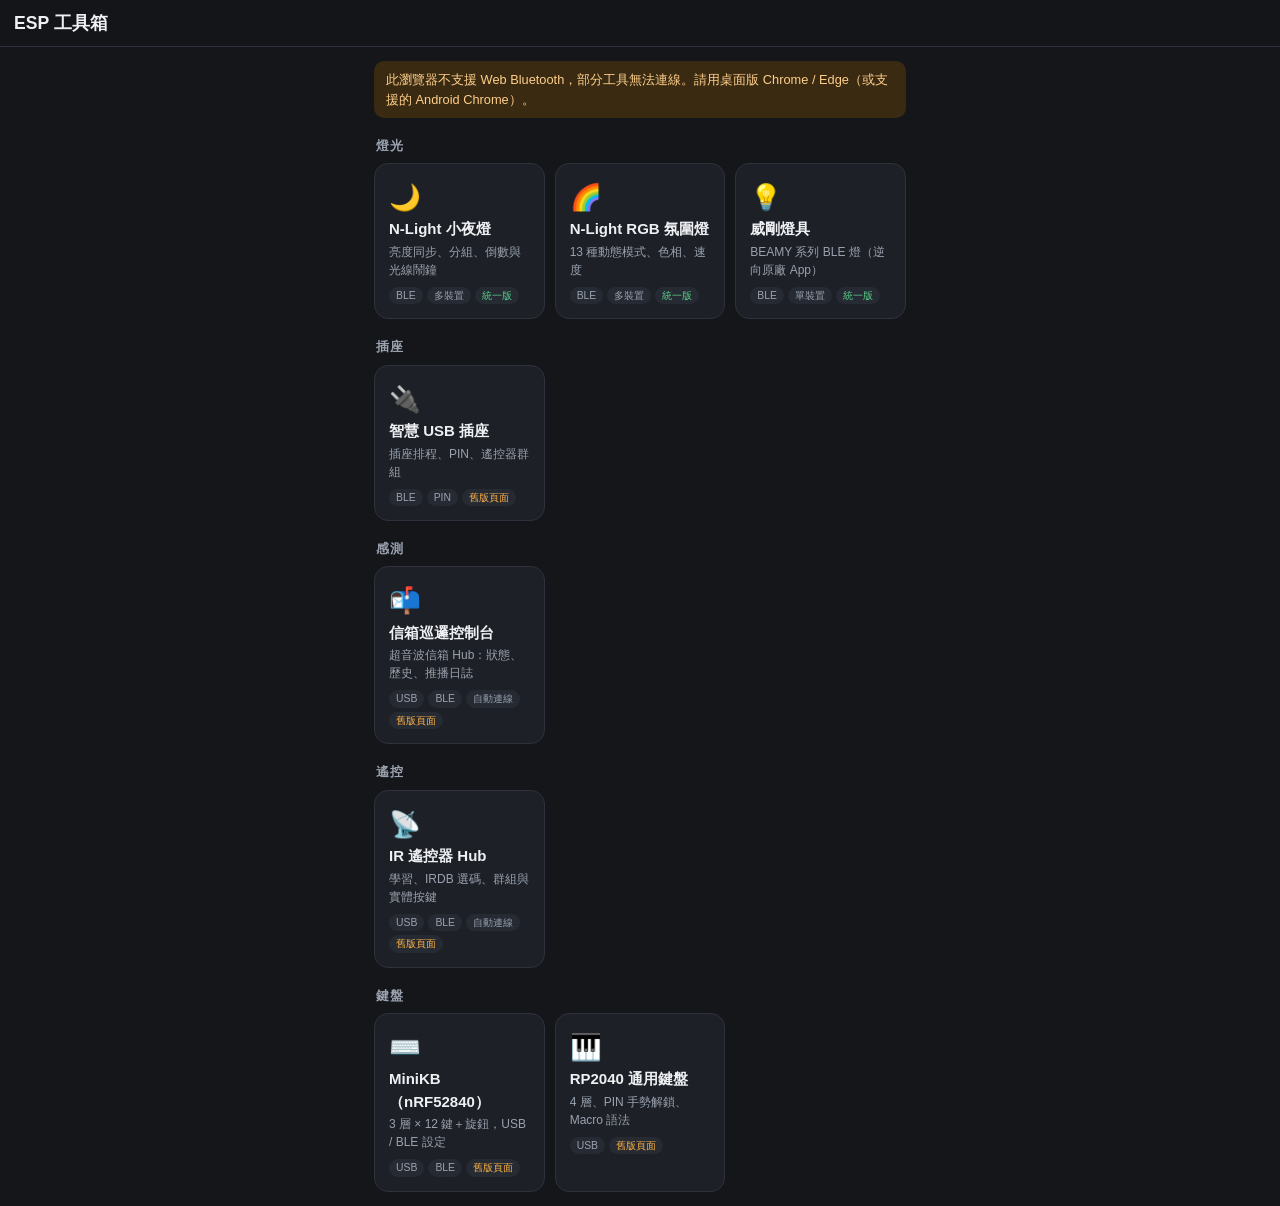
==== index.html @ c1579e39 "Add files via upload" ====
<!doctype html>
<html lang="zh-Hant"><head><meta charset="utf-8">
<meta name="viewport" content="width=device-width,initial-scale=1,viewport-fit=cover">
<meta name="theme-color" content="#14161a"><title>ESP 工具箱</title>
<link rel="manifest" href="manifest.webmanifest"><link rel="icon" href="icon.svg">
<link rel="apple-touch-icon" href="icon-192.png"><link rel="stylesheet" href="css/app.css"></head>
<body>
<header class="top"><button id="back" class="ib" hidden aria-label="返回">‹</button><h1 id="title">ESP 工具箱</h1><button id="install" class="ib wide" hidden>安裝 App</button></header>
<main id="app"></main><div id="toast"></div>
<script type="module" src="js/app.js"></script></body></html>
---- css/app.css ----
:root{--bg:#14161a;--panel:#1d2026;--p2:#262b33;--text:#eef0f3;--sub:#9aa2af;--acc:#ffb347;--blue:#5ec8ff;--ok:#59d18d;--err:#ff6161;--bd:#2d323c;color-scheme:dark}
*{box-sizing:border-box}
body{margin:0;background:var(--bg);color:var(--text);font:15px/1.5 -apple-system,BlinkMacSystemFont,"Segoe UI",Roboto,"PingFang TC","Noto Sans TC",sans-serif}
.top{position:sticky;top:0;z-index:5;display:flex;align-items:center;gap:8px;padding:calc(10px + env(safe-area-inset-top)) 14px 10px;background:rgba(20,22,26,.92);backdrop-filter:blur(8px);border-bottom:1px solid var(--bd)}
.top h1{flex:1;font-size:1.1rem;margin:0}
.ib{border:1px solid var(--bd);background:var(--p2);color:var(--text);border-radius:10px;width:36px;height:36px;font-size:1.3rem;cursor:pointer}
.ib.wide{width:auto;padding:0 12px;font-size:.85rem}
main{max-width:560px;margin:0 auto;padding:14px}
h2{font-size:.8rem;letter-spacing:.06em;color:var(--sub);margin:18px 2px 8px}
h3{font-size:.95rem;margin:0 0 10px;color:var(--acc)}
.grid{display:grid;grid-template-columns:repeat(auto-fill,minmax(150px,1fr));gap:10px}
.tile{display:flex;flex-direction:column;gap:2px;padding:14px;background:var(--panel);border:1px solid var(--bd);border-radius:14px;color:inherit;text-decoration:none}
.tile:active{background:var(--p2)}.tile .ic{font-size:1.6rem}.tile small{color:var(--sub);font-size:.75rem}
.tags{display:flex;gap:4px;flex-wrap:wrap;margin-top:6px}
.tag{font-size:.65rem;padding:1px 7px;border-radius:9px;background:var(--p2);color:var(--sub)}.tag.ok{color:var(--ok)}.tag.old{color:var(--acc)}
.card{background:var(--panel);border:1px solid var(--bd);border-radius:14px;padding:14px;margin-bottom:12px}
.row{display:flex;gap:8px;align-items:center;margin-top:8px}.row:first-child{margin-top:0}.row.wrap{flex-wrap:wrap}.row.c{justify-content:center}
.btn{flex:1 1 auto;min-width:72px;border:1px solid var(--bd);background:var(--p2);color:var(--text);padding:11px 10px;border-radius:10px;font-size:.9rem;cursor:pointer}
.btn:active{transform:scale(.97)}.btn.sm{flex:0 0 auto;min-width:0;padding:6px 10px;font-size:.8rem}.btn.wide{flex:1 1 100%}
.btn.pri{background:var(--acc);border-color:var(--acc);color:#20140a;font-weight:600}.btn.dan{background:#5a2a2a;border-color:#7a3a3a}
.btn.pwr{background:#2f6b45;border-color:#2f6b45}.btn.pwr.off{background:var(--p2);color:var(--sub)}.btn:disabled{opacity:.4}
input[type=text],input[type=number],input[type=password],select{background:var(--p2);border:1px solid var(--bd);color:var(--text);border-radius:8px;padding:8px 10px;font-size:.9rem;min-width:0}
input[type=text]{flex:1}input[type=number]{width:70px;text-align:center}
input[type=range]{width:100%;accent-color:var(--acc);margin:8px 0}
label.f{display:flex;justify-content:space-between;color:var(--sub);font-size:.85rem}
.tabs{display:flex;gap:6px;margin-bottom:12px}.tabs button{flex:1;padding:9px;border:1px solid var(--bd);background:var(--panel);color:var(--sub);border-radius:10px;cursor:pointer}
.tabs button.on{color:#20140a;background:var(--acc);border-color:var(--acc);font-weight:600}
.status{display:flex;gap:8px;align-items:center;color:var(--sub);font-size:.85rem;margin-top:10px}
.dot{width:9px;height:9px;border-radius:50%;background:#555}.dot.on{background:var(--ok);box-shadow:0 0 6px var(--ok)}.dot.err{background:var(--err)}
.dev{padding:10px 0;border-bottom:1px solid var(--bd)}.dev:last-child{border:0}.dev label{display:flex;gap:8px;align-items:center}
.val{flex:1;text-align:right;color:var(--sub);font-size:.8rem}.empty{color:var(--sub);text-align:center;padding:8px}
.badge{font-size:.65rem;font-weight:700;padding:1px 7px;border-radius:9px;margin-left:4px;color:#111}.badge.m{background:var(--acc)}.badge.s{background:var(--blue)}.badge.p{background:var(--ok)}.badge.u{background:#666;color:#ddd}
.note{border-radius:10px;padding:9px 12px;font-size:.8rem;margin-bottom:10px;background:#2a2f38;color:var(--sub)}.note.warn{background:#3a2a12;color:#ffcf8a}
.cd{text-align:center;font:600 1.2rem ui-monospace,Menlo,monospace;color:var(--ok);margin-top:8px}
.dotc{width:20px;height:20px;border-radius:50%;border:2px solid #fff;flex:none}
.sw{display:grid;grid-template-columns:repeat(5,1fr);gap:8px;margin-top:8px}.sw button{aspect-ratio:1;border-radius:50%;border:2px solid #444;cursor:pointer}
#log{background:#0e1013;border:1px solid var(--bd);border-radius:10px;padding:8px;height:110px;overflow:auto;font:.72rem ui-monospace,Menlo,monospace;color:#8fe08f;white-space:pre-wrap}
ul{margin:0;padding-left:1.2em}li{margin:4px 0;font-size:.88rem}code{background:var(--p2);padding:1px 5px;border-radius:5px;font-size:.8rem;word-break:break-all}
iframe.legacy{width:100%;height:calc(100dvh - 170px);min-height:520px;border:1px solid var(--bd);border-radius:12px;background:#fff}
#toast{position:fixed;left:50%;bottom:calc(24px + env(safe-area-inset-bottom));transform:translate(-50%,20px);max-width:90%;background:#000c;border:1px solid var(--bd);padding:10px 16px;border-radius:12px;opacity:0;pointer-events:none;transition:.2s;z-index:9}
#toast.show{opacity:1;transform:translate(-50%,0)}
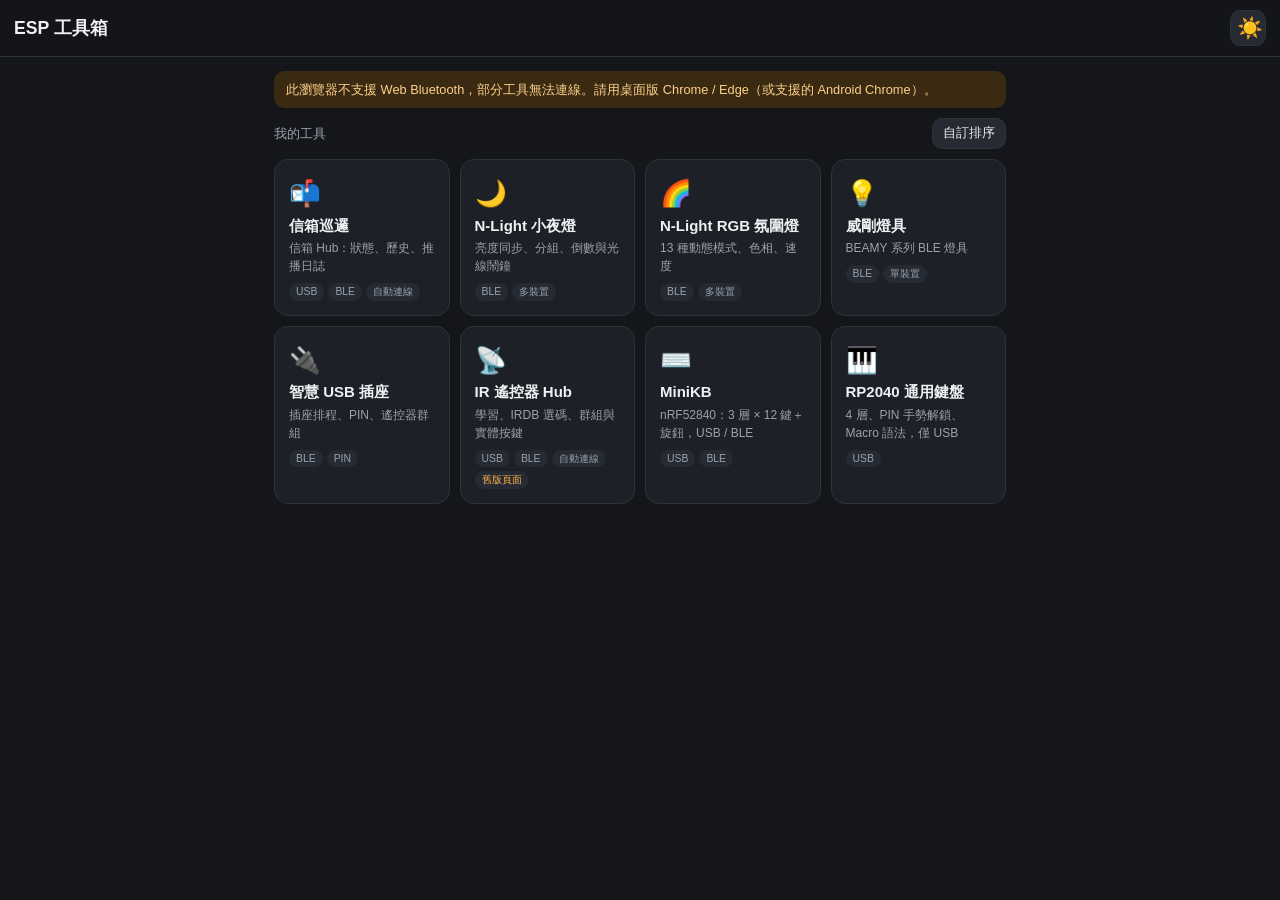
==== commit 922de757: "Add files via upload" ====
--- a/index.html
+++ b/index.html
@@ -5,6 +5,6 @@
 <link rel="manifest" href="manifest.webmanifest"><link rel="icon" href="icon.svg">
 <link rel="apple-touch-icon" href="icon-192.png"><link rel="stylesheet" href="css/app.css"></head>
 <body>
-<header class="top"><button id="back" class="ib" hidden aria-label="返回">‹</button><h1 id="title">ESP 工具箱</h1><button id="install" class="ib wide" hidden>安裝 App</button></header>
+<header class="top"><button id="back" class="ib" hidden aria-label="返回">‹</button><h1 id="title">ESP 工具箱</h1><button id="theme" class="ib" aria-label="切換亮暗模式">☀️</button><button id="install" class="ib wide" hidden>安裝 App</button></header>
 <main id="app"></main><div id="toast"></div>
 <script type="module" src="js/app.js"></script></body></html>
--- a/css/app.css
+++ b/css/app.css
@@ -1,7 +1,7 @@
-:root{--bg:#14161a;--panel:#1d2026;--p2:#262b33;--text:#eef0f3;--sub:#9aa2af;--acc:#ffb347;--blue:#5ec8ff;--ok:#59d18d;--err:#ff6161;--bd:#2d323c;color-scheme:dark}
+:root{--top:#14161ae6;--dan:#5a2a2a;--wbg:#3a2a12;--wfg:#ffcf8a;--bg:#14161a;--panel:#1d2026;--p2:#262b33;--text:#eef0f3;--sub:#9aa2af;--acc:#ffb347;--blue:#5ec8ff;--ok:#59d18d;--err:#ff6161;--bd:#2d323c;color-scheme:dark}
 *{box-sizing:border-box}
 body{margin:0;background:var(--bg);color:var(--text);font:15px/1.5 -apple-system,BlinkMacSystemFont,"Segoe UI",Roboto,"PingFang TC","Noto Sans TC",sans-serif}
-.top{position:sticky;top:0;z-index:5;display:flex;align-items:center;gap:8px;padding:calc(10px + env(safe-area-inset-top)) 14px 10px;background:rgba(20,22,26,.92);backdrop-filter:blur(8px);border-bottom:1px solid var(--bd)}
+.top{position:sticky;top:0;z-index:5;display:flex;align-items:center;gap:8px;padding:calc(10px + env(safe-area-inset-top)) 14px 10px;background:var(--top);backdrop-filter:blur(8px);border-bottom:1px solid var(--bd)}
 .top h1{flex:1;font-size:1.1rem;margin:0}
 .ib{border:1px solid var(--bd);background:var(--p2);color:var(--text);border-radius:10px;width:36px;height:36px;font-size:1.3rem;cursor:pointer}
 .ib.wide{width:auto;padding:0 12px;font-size:.85rem}
@@ -17,7 +17,7 @@
 .row{display:flex;gap:8px;align-items:center;margin-top:8px}.row:first-child{margin-top:0}.row.wrap{flex-wrap:wrap}.row.c{justify-content:center}
 .btn{flex:1 1 auto;min-width:72px;border:1px solid var(--bd);background:var(--p2);color:var(--text);padding:11px 10px;border-radius:10px;font-size:.9rem;cursor:pointer}
 .btn:active{transform:scale(.97)}.btn.sm{flex:0 0 auto;min-width:0;padding:6px 10px;font-size:.8rem}.btn.wide{flex:1 1 100%}
-.btn.pri{background:var(--acc);border-color:var(--acc);color:#20140a;font-weight:600}.btn.dan{background:#5a2a2a;border-color:#7a3a3a}
+.btn.pri{background:var(--acc);border-color:var(--acc);color:#20140a;font-weight:600}.btn.dan{background:var(--dan);border-color:var(--err)}
 .btn.pwr{background:#2f6b45;border-color:#2f6b45}.btn.pwr.off{background:var(--p2);color:var(--sub)}.btn:disabled{opacity:.4}
 input[type=text],input[type=number],input[type=password],select{background:var(--p2);border:1px solid var(--bd);color:var(--text);border-radius:8px;padding:8px 10px;font-size:.9rem;min-width:0}
 input[type=text]{flex:1}input[type=number]{width:70px;text-align:center}
@@ -30,7 +30,7 @@
 .dev{padding:10px 0;border-bottom:1px solid var(--bd)}.dev:last-child{border:0}.dev label{display:flex;gap:8px;align-items:center}
 .val{flex:1;text-align:right;color:var(--sub);font-size:.8rem}.empty{color:var(--sub);text-align:center;padding:8px}
 .badge{font-size:.65rem;font-weight:700;padding:1px 7px;border-radius:9px;margin-left:4px;color:#111}.badge.m{background:var(--acc)}.badge.s{background:var(--blue)}.badge.p{background:var(--ok)}.badge.u{background:#666;color:#ddd}
-.note{border-radius:10px;padding:9px 12px;font-size:.8rem;margin-bottom:10px;background:#2a2f38;color:var(--sub)}.note.warn{background:#3a2a12;color:#ffcf8a}
+.note{border-radius:10px;padding:9px 12px;font-size:.8rem;margin-bottom:10px;background:var(--p2);color:var(--sub)}.note.warn{background:var(--wbg);color:var(--wfg)}
 .cd{text-align:center;font:600 1.2rem ui-monospace,Menlo,monospace;color:var(--ok);margin-top:8px}
 .dotc{width:20px;height:20px;border-radius:50%;border:2px solid #fff;flex:none}
 .sw{display:grid;grid-template-columns:repeat(5,1fr);gap:8px;margin-top:8px}.sw button{aspect-ratio:1;border-radius:50%;border:2px solid #444;cursor:pointer}
@@ -39,3 +39,15 @@
 iframe.legacy{width:100%;height:calc(100dvh - 170px);min-height:520px;border:1px solid var(--bd);border-radius:12px;background:#fff}
 #toast{position:fixed;left:50%;bottom:calc(24px + env(safe-area-inset-bottom));transform:translate(-50%,20px);max-width:90%;background:#000c;border:1px solid var(--bd);padding:10px 16px;border-radius:12px;opacity:0;pointer-events:none;transition:.2s;z-index:9}
 #toast.show{opacity:1;transform:translate(-50%,0)}
+
+:root[data-theme=light]{--top:#ffffffe6;--dan:#fde8e8;--wbg:#fff3dc;--wfg:#8a5a00;--bg:#f3f5f8;--panel:#fff;--p2:#eef1f5;--text:#1b2330;--sub:#5f6b7a;--acc:#e08900;--blue:#1b7fd1;--ok:#1a9d5b;--err:#d33;--bd:#dde2e9;color-scheme:light}
+.okc{color:var(--ok)}.warnc{color:#e08900}.errc{color:var(--err)}
+.hero{text-align:center}.hero .big{font-size:1.7rem;font-weight:700;margin:4px 0}.hero.mail{border-color:var(--ok);box-shadow:0 0 0 1px var(--ok) inset}.hero.err{border-color:var(--err)}.hero .kv{margin:4px 0}.sub{color:var(--sub);font-size:.8rem}
+.chip{font-size:.7rem;padding:1px 8px;border-radius:9px;background:var(--p2);color:var(--sub)}.chip.ok{background:#1a9d5b26;color:var(--ok)}.chip.bad{background:#d3333326;color:var(--err)}.chip.warn{background:#e0890026;color:#e08900}
+.seg{display:flex;flex:1;border:1px solid var(--bd);border-radius:10px;overflow:hidden}.seg button{flex:1;padding:8px;border:0;background:var(--panel);color:var(--sub);cursor:pointer}.seg button.on{background:var(--acc);color:#20140a;font-weight:600}
+.scroll{overflow-x:auto;margin-top:8px}.tbl{width:100%;border-collapse:collapse;font-size:.82rem}.tbl th{text-align:left;color:var(--sub);font-weight:500;padding:6px;border-bottom:1px solid var(--bd)}.tbl td{padding:6px;border-bottom:1px solid var(--bd)}.tbl tr.mr{background:#e089001a}.lr{padding:5px 0;border-bottom:1px solid var(--bd);font-size:.85rem}
+.kgrid{display:grid;grid-template-columns:repeat(auto-fit,minmax(210px,1fr));gap:10px}.kc{background:var(--panel);border:1px solid var(--bd);border-radius:12px;padding:10px}.kb{font-weight:700;color:var(--acc);margin-bottom:6px;display:flex;gap:6px;align-items:center}
+.th{display:flex;gap:6px;align-items:center;margin-top:6px}.th select{flex:1;width:100%}.lb{font-size:.7rem;width:34px;color:var(--blue)}.lb.hold{color:var(--acc)}.mw{margin-top:6px}.mw input{width:100%}.tg{display:flex;flex-wrap:wrap;gap:4px;margin-top:6px}.tg button{border:1px solid var(--bd);background:var(--p2);color:var(--text);border-radius:8px;padding:3px 8px;font-size:.72rem;cursor:pointer}
+.savebar{position:sticky;bottom:0;display:flex;gap:8px;align-items:center;padding:10px;margin-top:12px;background:var(--top);backdrop-filter:blur(8px);border:1px solid var(--bd);border-radius:12px}.savebar .sub{flex:1;text-align:center}
+.srt{display:flex;align-items:center;gap:10px;padding:10px 12px;background:var(--panel);border:1px solid var(--bd);border-radius:12px;margin-bottom:8px}.srt b{flex:1}
+@media(min-width:640px){main{max-width:760px}}
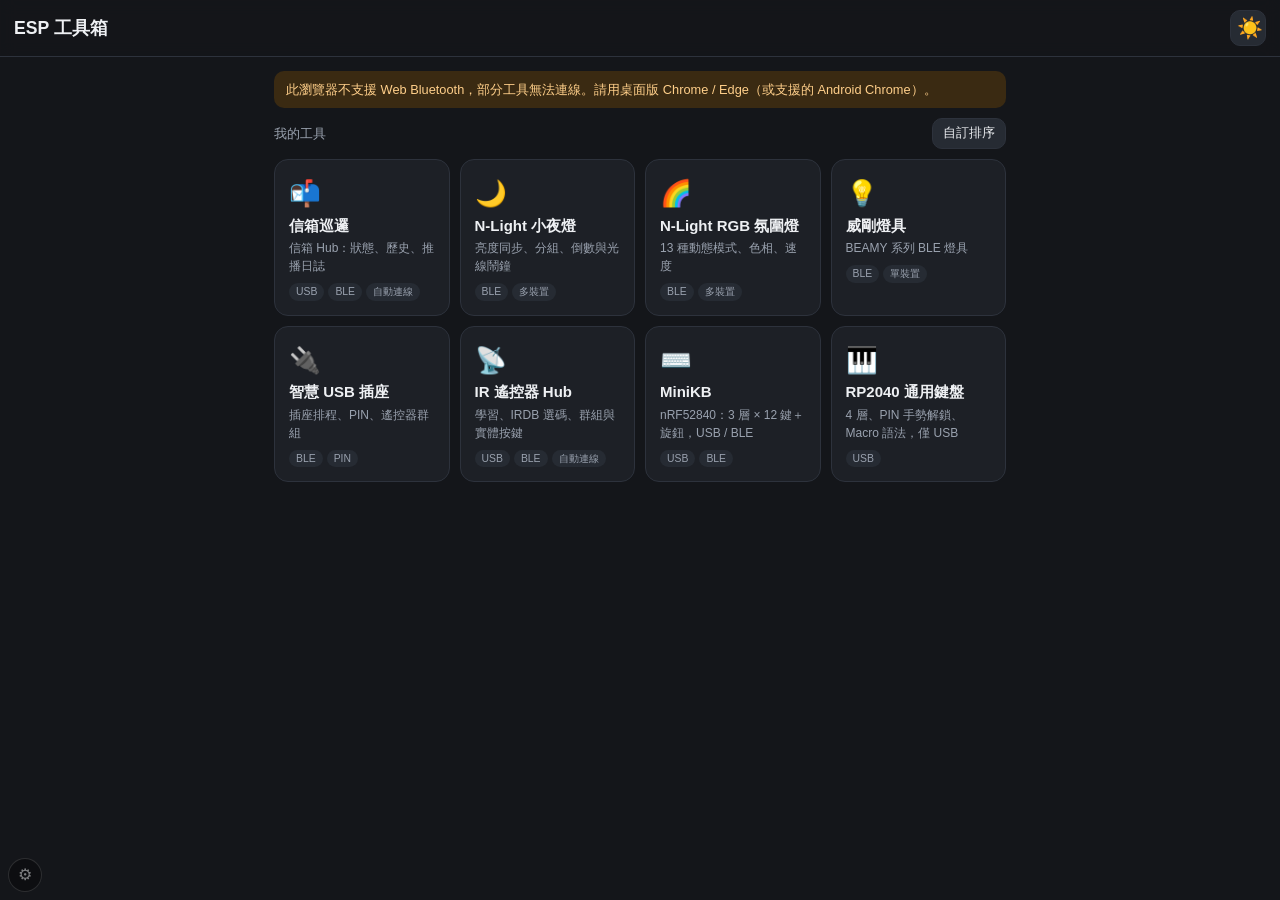
==== commit 2bf31568: "Add files via upload" ====
--- a/index.html
+++ b/index.html
@@ -7,4 +7,74 @@
 <body>
 <header class="top"><button id="back" class="ib" hidden aria-label="返回">‹</button><h1 id="title">ESP 工具箱</h1><button id="theme" class="ib" aria-label="切換亮暗模式">☀️</button><button id="install" class="ib wide" hidden>安裝 App</button></header>
 <main id="app"></main><div id="toast"></div>
-<script type="module" src="js/app.js"></script></body></html>
+<script type="module" src="js/app.js"></script><!-- pwa-manage -->
+<script>
+/* pwa-manage: 安裝按鈕 + 只清除本專案資料的解除功能（同網域有多個 PWA，所以一律依前綴篩選） */
+(function(){
+var C={"name": "ESP 工具箱", "install": true, "ls": ["tb.", "esp32hub_", "irdb_cache_"], "idb": [], "cache": ["esp-toolbox-"]};
+if(window.PWAManage)return;
+var dip=null,host,sr,wiping=false;
+var sa=function(){try{return matchMedia('(display-mode: standalone)').matches||navigator.standalone===true}catch(e){return false}};
+var ios=function(){return /iphone|ipad|ipod/i.test(navigator.userAgent)||(navigator.platform==='MacIntel'&&navigator.maxTouchPoints>1)};
+var cap=function(){try{return !!(window.Capacitor&&window.Capacitor.isNativePlatform&&window.Capacitor.isNativePlatform())}catch(e){return false}};
+var q=function(s){return sr.querySelector(s)};
+if(C.install){
+  addEventListener('beforeinstallprompt',function(e){e.preventDefault();dip=e;upd()});
+  addEventListener('appinstalled',function(){dip=null;upd()});
+}
+function upd(){
+  if(!sr)return;
+  var b=q('#i'),t=q('#t'),s=sa();
+  b.hidden=!(C.install&&dip&&!s);
+  t.textContent=cap()?'App 版本：要移除請到系統設定的應用程式':s?'已安裝（目前以 App 模式開啟）':!C.install?'':dip?'可安裝到桌面／主畫面':ios()?'iPhone／iPad：Safari 分享 → 加入主畫面':'可用瀏覽器選單的「安裝應用程式」（若已安裝，可能偵測不到）';
+}
+function build(){
+  host=document.createElement('div');host.id='pwa-manage';
+  sr=host.attachShadow({mode:'open'});
+  sr.innerHTML='<style>'
+  +':host{all:initial}*{box-sizing:border-box}'
+  +'.f{position:fixed;left:calc(8px + env(safe-area-inset-left,0px));bottom:calc(8px + env(safe-area-inset-bottom,0px));z-index:2147483000;width:34px;height:34px;padding:0;border-radius:50%;border:1px solid #8888;background:#000b;color:#fff;font-size:16px;line-height:1;opacity:.45;cursor:pointer}'
+  +'.f:hover,.f:focus-visible{opacity:1}'
+  +'.m{position:fixed;inset:0;z-index:2147483001;background:#0008;display:none;align-items:center;justify-content:center;padding:16px}.m.o{display:flex}'
+  +'.p{background:#1b222a;color:#e6ebf0;border:1px solid #33404d;border-radius:14px;padding:16px;width:min(380px,100%);font:14px/1.55 system-ui,"Noto Sans TC",sans-serif}'
+  +'h2{margin:0 0 6px;font-size:16px}.n{color:#9aa7b4;font-size:12.5px;margin:8px 0 0}.n:empty{display:none}'
+  +'.r{display:flex;gap:8px;flex-wrap:wrap;margin:12px 0 0}'
+  +'button.b{font:inherit;color:#e6ebf0;background:#26303a;border:1px solid #3a4756;border-radius:10px;padding:9px 12px;cursor:pointer}'
+  +'button.b[hidden]{display:none}.b.p1{background:#5ad1c4;border-color:#5ad1c4;color:#06201d}.b.d{background:#ff5a4f;border-color:#ff5a4f;color:#fff}'
+  +'</style>'
+  +(C.fab===false?'':'<button class="f" id="f" aria-label="App 安裝與資料管理" title="App 安裝與資料管理">⚙</button>')
+  +'<div class="m" id="m"><div class="p" role="dialog" aria-modal="true" aria-labelledby="h"><h2 id="h"></h2><div id="t"></div>'
+  +'<div class="r"><button class="b p1" id="i" hidden>📲 安裝到桌面／主畫面</button><button class="b d" id="w">🗑️ 清除資料並解除安裝</button><button class="b" id="c">關閉</button></div>'
+  +'<div class="n">網頁無法自行移除圖示：清除後請長按圖示刪除（電腦版 Chrome：App 視窗選單 → 解除安裝）。只會清除本程式的資料，不影響同網站下的其他 App。</div></div></div>';
+  q('#h').textContent=C.name;
+  var f=q('#f');if(f)f.onclick=open;
+  q('#c').onclick=close;
+  q('#m').onclick=function(e){if(e.target.id==='m')close()};
+  q('#i').onclick=function(){if(!dip)return;try{dip.prompt();dip.userChoice&&dip.userChoice.then(function(){dip=null;upd()},function(){})}catch(e){}};
+  q('#w').onclick=function(){
+    var msg='將清除「'+C.name+'」在這個裝置上的資料（設定、紀錄、離線快取）。\n'+(C.warn?C.warn+'\n':'')+'清除後無法復原；同網站下的其他 App 不受影響。\n\n確定要清除？';
+    if(confirm(msg))wipe();
+  };
+  addEventListener('keydown',function(e){if(e.key==='Escape')close()});
+  document.body.appendChild(host);upd();
+}
+function open(){if(!sr)return;upd();q('#m').classList.add('o')}
+function close(){if(sr)q('#m').classList.remove('o')}
+async function wipe(){
+  if(wiping)return;wiping=true;
+  // 先擋住之後的寫入，避免清完又被頁面寫回
+  try{Storage.prototype.setItem=function(){}}catch(e){}
+  try{IDBFactory.prototype.open=function(){throw new Error('wiped')}}catch(e){}
+  try{document.querySelectorAll('video,audio').forEach(function(v){try{v.pause()}catch(e){}var s=v.srcObject;if(s&&s.getTracks)s.getTracks().forEach(function(t){t.stop()})})}catch(e){}
+  var jobs=(C.idb||[]).map(function(n){return new Promise(function(r){try{var d=indexedDB.deleteDatabase(n);d.onsuccess=d.onerror=d.onblocked=function(){r()}}catch(e){r()}})});
+  try{Object.keys(localStorage).filter(function(k){return (C.ls||[]).some(function(p){return k.indexOf(p)===0})}).forEach(function(k){localStorage.removeItem(k)})}catch(e){}
+  try{if(window.caches){var ks=await caches.keys();for(var i=0;i<ks.length;i++){if((C.cache||[]).some(function(p){return ks[i].indexOf(p)===0}))await caches.delete(ks[i])}}}catch(e){}
+  try{if(navigator.serviceWorker){var r=await navigator.serviceWorker.getRegistration();if(r)await r.unregister()}}catch(e){}
+  await Promise.all(jobs);
+  document.body.innerHTML='<div style="padding:32px 20px;text-align:center;line-height:1.7;font:16px system-ui,sans-serif;color:#222"><h2>已清除「'+C.name.replace(/[<&]/g,'')+'」的資料</h2><p>請關閉這個視窗，並從桌面／主畫面長按圖示刪除。<br>再次開啟網址即可重新使用。</p></div>';
+}
+window.PWAManage={open:open,close:close};
+if(document.readyState==='loading')document.addEventListener('DOMContentLoaded',build);else build();
+})();
+</script>
+</body></html>
--- a/css/app.css
+++ b/css/app.css
@@ -51,3 +51,9 @@
 .savebar{position:sticky;bottom:0;display:flex;gap:8px;align-items:center;padding:10px;margin-top:12px;background:var(--top);backdrop-filter:blur(8px);border:1px solid var(--bd);border-radius:12px}.savebar .sub{flex:1;text-align:center}
 .srt{display:flex;align-items:center;gap:10px;padding:10px 12px;background:var(--panel);border:1px solid var(--bd);border-radius:12px;margin-bottom:8px}.srt b{flex:1}
 @media(min-width:640px){main{max-width:760px}}
+
+.btn.wait{background:#ff9800;border-color:#ff9800;color:#20140a}.btn.okk{background:#2f6b45;border-color:#2f6b45;color:#fff}
+.gt{flex:none;padding:7px 12px;border:1px solid var(--bd);background:var(--panel);color:var(--sub);border-radius:18px;cursor:pointer}.gt.on{background:var(--acc);color:#20140a;border-color:var(--acc);font-weight:600}
+.irg{display:grid;grid-template-columns:repeat(2,1fr);gap:10px}.irb{min-height:88px;border:1px dashed var(--bd);border-radius:14px;background:var(--p2);padding:10px;display:flex;flex-direction:column;justify-content:center;align-items:center;gap:2px;cursor:pointer;text-align:center}.irb.has{border:1px solid var(--acc)}.irb small{color:var(--sub);font-size:.7rem}.irb .ctl{display:flex;gap:4px;margin-top:6px}
+.sl{background:#0e1013;border:1px solid var(--bd);border-radius:10px;padding:8px;height:170px;overflow:auto;font:.72rem/1.5 ui-monospace,Menlo,monospace;color:#c9d1d9;word-break:break-all}.sl .ts{color:#6b7280;margin-right:6px}.sl .tx{color:#6cb6ff}.sl .rx{color:#7ee787}.sl .err{color:#ff7b72}
+@media(min-width:640px){.irg{grid-template-columns:repeat(4,1fr)}}
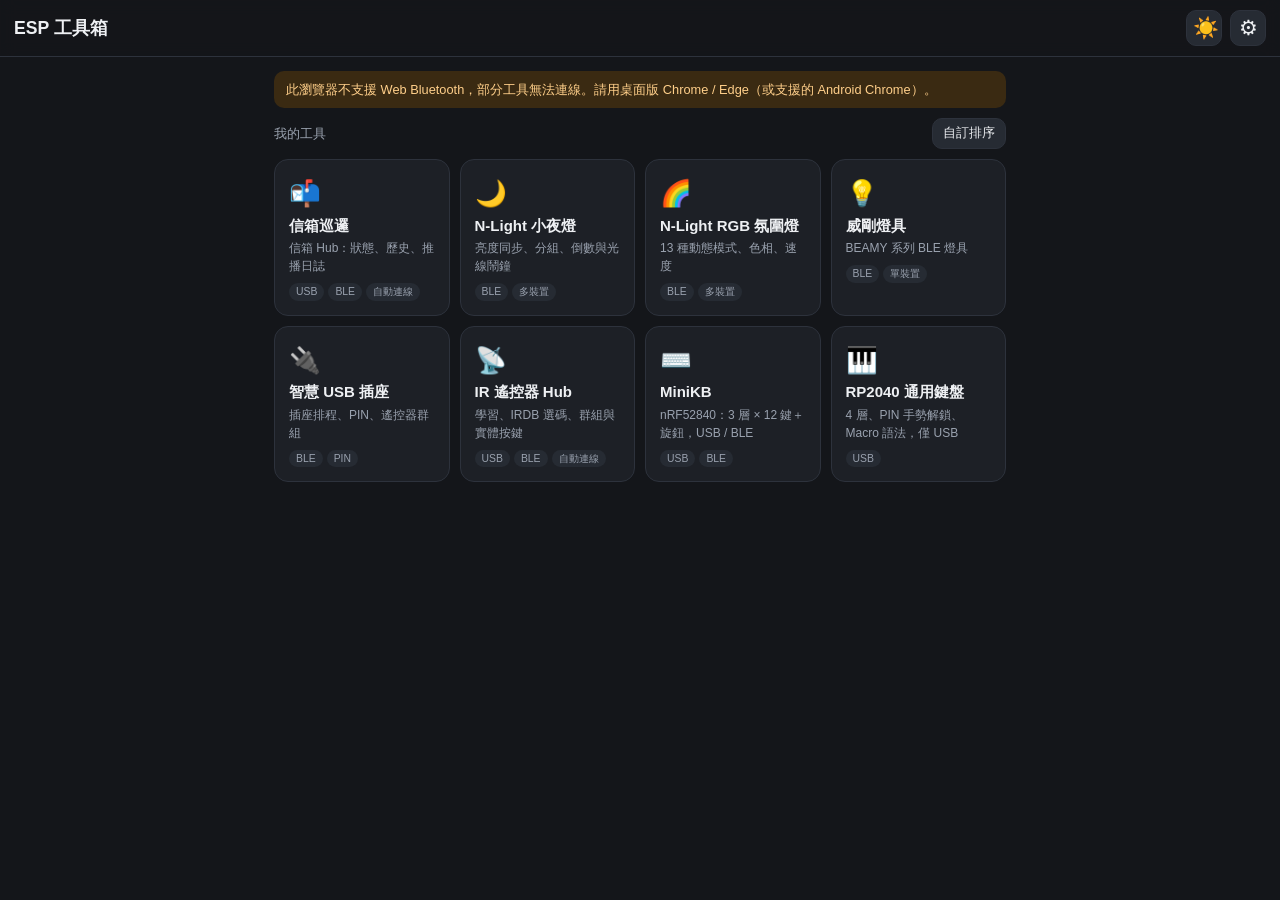
==== commit 8d61fea7: "Add files via upload" ====
--- a/index.html
+++ b/index.html
@@ -9,15 +9,18 @@
 <main id="app"></main><div id="toast"></div>
 <script type="module" src="js/app.js"></script><!-- pwa-manage -->
 <script>
-/* pwa-manage: 安裝按鈕 + 只清除本專案資料的解除功能（同網域有多個 PWA，所以一律依前綴篩選） */
+/* pwa-manage v2: 安裝按鈕 + 只清除本專案資料的解除功能（同網域有多個 PWA，所以一律依前綴篩選）
+   C.mount：觸發按鈕放進頁面自己的版面（沿用頁面的 class）；找不到容器才退回浮動 ⚙。
+   C.th / C.thd：對話框配色（可寫 var(--頁面變數)）；C.thd 為深色時的覆蓋，C.dk 為判斷深色的選擇器。 */
 (function(){
-var C={"name": "ESP 工具箱", "install": true, "ls": ["tb.", "esp32hub_", "irdb_cache_"], "idb": [], "cache": ["esp-toolbox-"]};
+var C={"name": "ESP 工具箱", "install": false, "ls": ["tb.", "esp32hub_", "irdb_cache_"], "idb": [], "cache": ["esp-toolbox-"], "mount": {"sel": "header.top", "cls": "ib", "label": "⚙"}, "th": {"bg": "var(--panel)", "fg": "var(--text)", "mu": "var(--sub)", "bd": "var(--bd)", "ac": "var(--acc)", "acfg": "#1b1300", "dan": "var(--err)", "nb": "var(--p2)", "r": "12px"}};
 if(window.PWAManage)return;
-var dip=null,host,sr,wiping=false;
+var dip=null,host,sr,trig,wiping=false;
 var sa=function(){try{return matchMedia('(display-mode: standalone)').matches||navigator.standalone===true}catch(e){return false}};
 var ios=function(){return /iphone|ipad|ipod/i.test(navigator.userAgent)||(navigator.platform==='MacIntel'&&navigator.maxTouchPoints>1)};
 var cap=function(){try{return !!(window.Capacitor&&window.Capacitor.isNativePlatform&&window.Capacitor.isNativePlatform())}catch(e){return false}};
 var q=function(s){return sr.querySelector(s)};
+var isDark=function(){try{return C.dk?!!document.querySelector(C.dk):matchMedia('(prefers-color-scheme: dark)').matches}catch(e){return false}};
 if(C.install){
   addEventListener('beforeinstallprompt',function(e){e.preventDefault();dip=e;upd()});
   addEventListener('appinstalled',function(){dip=null;upd()});
@@ -28,26 +31,40 @@
   b.hidden=!(C.install&&dip&&!s);
   t.textContent=cap()?'App 版本：要移除請到系統設定的應用程式':s?'已安裝（目前以 App 模式開啟）':!C.install?'':dip?'可安裝到桌面／主畫面':ios()?'iPhone／iPad：Safari 分享 → 加入主畫面':'可用瀏覽器選單的「安裝應用程式」（若已安裝，可能偵測不到）';
 }
+function theme(){
+  var th=Object.assign({},C.th||{},isDark()?(C.thd||{}):{}),map={bg:'--bg',fg:'--fg',mu:'--mu',bd:'--bd',ac:'--ac',acfg:'--acfg',dan:'--dan',nb:'--nb',r:'--r'};
+  for(var k in map)if(th[k])host.style.setProperty(map[k],th[k]);
+  host.style.colorScheme=isDark()?'dark':'light';
+}
 function build(){
   host=document.createElement('div');host.id='pwa-manage';
   sr=host.attachShadow({mode:'open'});
+  var m=C.mount,at=m&&m.sel&&document.querySelector(m.sel);
   sr.innerHTML='<style>'
-  +':host{all:initial}*{box-sizing:border-box}'
-  +'.f{position:fixed;left:calc(8px + env(safe-area-inset-left,0px));bottom:calc(8px + env(safe-area-inset-bottom,0px));z-index:2147483000;width:34px;height:34px;padding:0;border-radius:50%;border:1px solid #8888;background:#000b;color:#fff;font-size:16px;line-height:1;opacity:.45;cursor:pointer}'
+  +':host{all:initial;--bg:#1b222a;--fg:#e6eaf0;--mu:#9aa7b4;--bd:#33404d;--ac:#5ad1c4;--acfg:#06201d;--dan:#e5484d;--nb:#26303a;--r:14px}*{box-sizing:border-box}'
+  +'.f{position:fixed;left:calc(8px + env(safe-area-inset-left,0px));bottom:calc(8px + env(safe-area-inset-bottom,0px));z-index:2147483000;width:34px;height:34px;padding:0;border-radius:50%;border:1px solid var(--bd);background:var(--bg);color:var(--fg);font-size:16px;line-height:1;opacity:.55;cursor:pointer}'
   +'.f:hover,.f:focus-visible{opacity:1}'
   +'.m{position:fixed;inset:0;z-index:2147483001;background:#0008;display:none;align-items:center;justify-content:center;padding:16px}.m.o{display:flex}'
-  +'.p{background:#1b222a;color:#e6ebf0;border:1px solid #33404d;border-radius:14px;padding:16px;width:min(380px,100%);font:14px/1.55 system-ui,"Noto Sans TC",sans-serif}'
-  +'h2{margin:0 0 6px;font-size:16px}.n{color:#9aa7b4;font-size:12.5px;margin:8px 0 0}.n:empty{display:none}'
+  +'.p{background:var(--bg);color:var(--fg);border:1px solid var(--bd);border-radius:var(--r);padding:16px;width:min(380px,100%);font:14px/1.55 '+(C.font||'system-ui,"Noto Sans TC",sans-serif')+';box-shadow:0 12px 40px #0006}'
+  +'h2{margin:0 0 6px;font-size:16px}.n{color:var(--mu);font-size:12.5px;margin:8px 0 0}.n:empty{display:none}#t{color:var(--mu)}#t:empty{display:none}'
   +'.r{display:flex;gap:8px;flex-wrap:wrap;margin:12px 0 0}'
-  +'button.b{font:inherit;color:#e6ebf0;background:#26303a;border:1px solid #3a4756;border-radius:10px;padding:9px 12px;cursor:pointer}'
-  +'button.b[hidden]{display:none}.b.p1{background:#5ad1c4;border-color:#5ad1c4;color:#06201d}.b.d{background:#ff5a4f;border-color:#ff5a4f;color:#fff}'
+  +'button.b{font:inherit;color:var(--fg);background:var(--nb);border:1px solid var(--bd);border-radius:calc(var(--r) - 4px);padding:9px 12px;cursor:pointer}'
+  +'button.b:focus-visible,.f:focus-visible{outline:2px solid var(--ac);outline-offset:2px}'
+  +'button.b[hidden]{display:none}.b.p1{background:var(--ac);border-color:var(--ac);color:var(--acfg)}.b.d{background:transparent;border-color:var(--dan);color:var(--dan)}'
   +'</style>'
-  +(C.fab===false?'':'<button class="f" id="f" aria-label="App 安裝與資料管理" title="App 安裝與資料管理">⚙</button>')
+  +(at?'':(C.fab===false?'':'<button class="f" id="f" aria-label="App 安裝與資料管理" title="App 安裝與資料管理">⚙</button>'))
   +'<div class="m" id="m"><div class="p" role="dialog" aria-modal="true" aria-labelledby="h"><h2 id="h"></h2><div id="t"></div>'
   +'<div class="r"><button class="b p1" id="i" hidden>📲 安裝到桌面／主畫面</button><button class="b d" id="w">🗑️ 清除資料並解除安裝</button><button class="b" id="c">關閉</button></div>'
   +'<div class="n">網頁無法自行移除圖示：清除後請長按圖示刪除（電腦版 Chrome：App 視窗選單 → 解除安裝）。只會清除本程式的資料，不影響同網站下的其他 App。</div></div></div>';
   q('#h').textContent=C.name;
   var f=q('#f');if(f)f.onclick=open;
+  if(at){
+    trig=document.createElement('button');trig.type='button';trig.id='pwa-manage-btn';
+    trig.className=m.cls||'';if(m.style)trig.style.cssText=m.style;
+    trig.textContent=m.label||'⚙';trig.title=m.title||'App 安裝與資料管理';trig.setAttribute('aria-label',m.title||'App 安裝與資料管理');
+    trig.onclick=open;
+    if(m.pos==='after')at.after(trig);else if(m.pos==='before')at.before(trig);else at.appendChild(trig);
+  }
   q('#c').onclick=close;
   q('#m').onclick=function(e){if(e.target.id==='m')close()};
   q('#i').onclick=function(){if(!dip)return;try{dip.prompt();dip.userChoice&&dip.userChoice.then(function(){dip=null;upd()},function(){})}catch(e){}};
@@ -56,10 +73,13 @@
     if(confirm(msg))wipe();
   };
   addEventListener('keydown',function(e){if(e.key==='Escape')close()});
-  document.body.appendChild(host);upd();
+  document.body.appendChild(host);theme();upd();
 }
-function open(){if(!sr)return;upd();q('#m').classList.add('o')}
-function close(){if(sr)q('#m').classList.remove('o')}
+function open(){if(!sr)return;theme();upd();q('#m').classList.add('o');q('#c').focus()}
+function close(){if(sr){q('#m').classList.remove('o');var b=trig||q('#f');if(b)b.focus()}}
+function delCaches(){
+  return (async function(){try{if(window.caches){var ks=await caches.keys();for(var i=0;i<ks.length;i++){if((C.cache||[]).some(function(p){return ks[i].indexOf(p)===0}))await caches.delete(ks[i])}}}catch(e){}})();
+}
 async function wipe(){
   if(wiping)return;wiping=true;
   // 先擋住之後的寫入，避免清完又被頁面寫回
@@ -68,9 +88,13 @@
   try{document.querySelectorAll('video,audio').forEach(function(v){try{v.pause()}catch(e){}var s=v.srcObject;if(s&&s.getTracks)s.getTracks().forEach(function(t){t.stop()})})}catch(e){}
   var jobs=(C.idb||[]).map(function(n){return new Promise(function(r){try{var d=indexedDB.deleteDatabase(n);d.onsuccess=d.onerror=d.onblocked=function(){r()}}catch(e){r()}})});
   try{Object.keys(localStorage).filter(function(k){return (C.ls||[]).some(function(p){return k.indexOf(p)===0})}).forEach(function(k){localStorage.removeItem(k)})}catch(e){}
-  try{if(window.caches){var ks=await caches.keys();for(var i=0;i<ks.length;i++){if((C.cache||[]).some(function(p){return ks[i].indexOf(p)===0}))await caches.delete(ks[i])}}}catch(e){}
+  // 先解除 Service Worker，再刪快取：避免 SW 在快取刪除後又把檔案寫回去
   try{if(navigator.serviceWorker){var r=await navigator.serviceWorker.getRegistration();if(r)await r.unregister()}}catch(e){}
+  await delCaches();
+  await new Promise(function(r){setTimeout(r,400)});
+  await delCaches();  // 第二輪：清掉解除前剛好還在進行中的寫入
   await Promise.all(jobs);
+  document.documentElement.style.background=document.body.style.background='#fff';
   document.body.innerHTML='<div style="padding:32px 20px;text-align:center;line-height:1.7;font:16px system-ui,sans-serif;color:#222"><h2>已清除「'+C.name.replace(/[<&]/g,'')+'」的資料</h2><p>請關閉這個視窗，並從桌面／主畫面長按圖示刪除。<br>再次開啟網址即可重新使用。</p></div>';
 }
 window.PWAManage={open:open,close:close};
